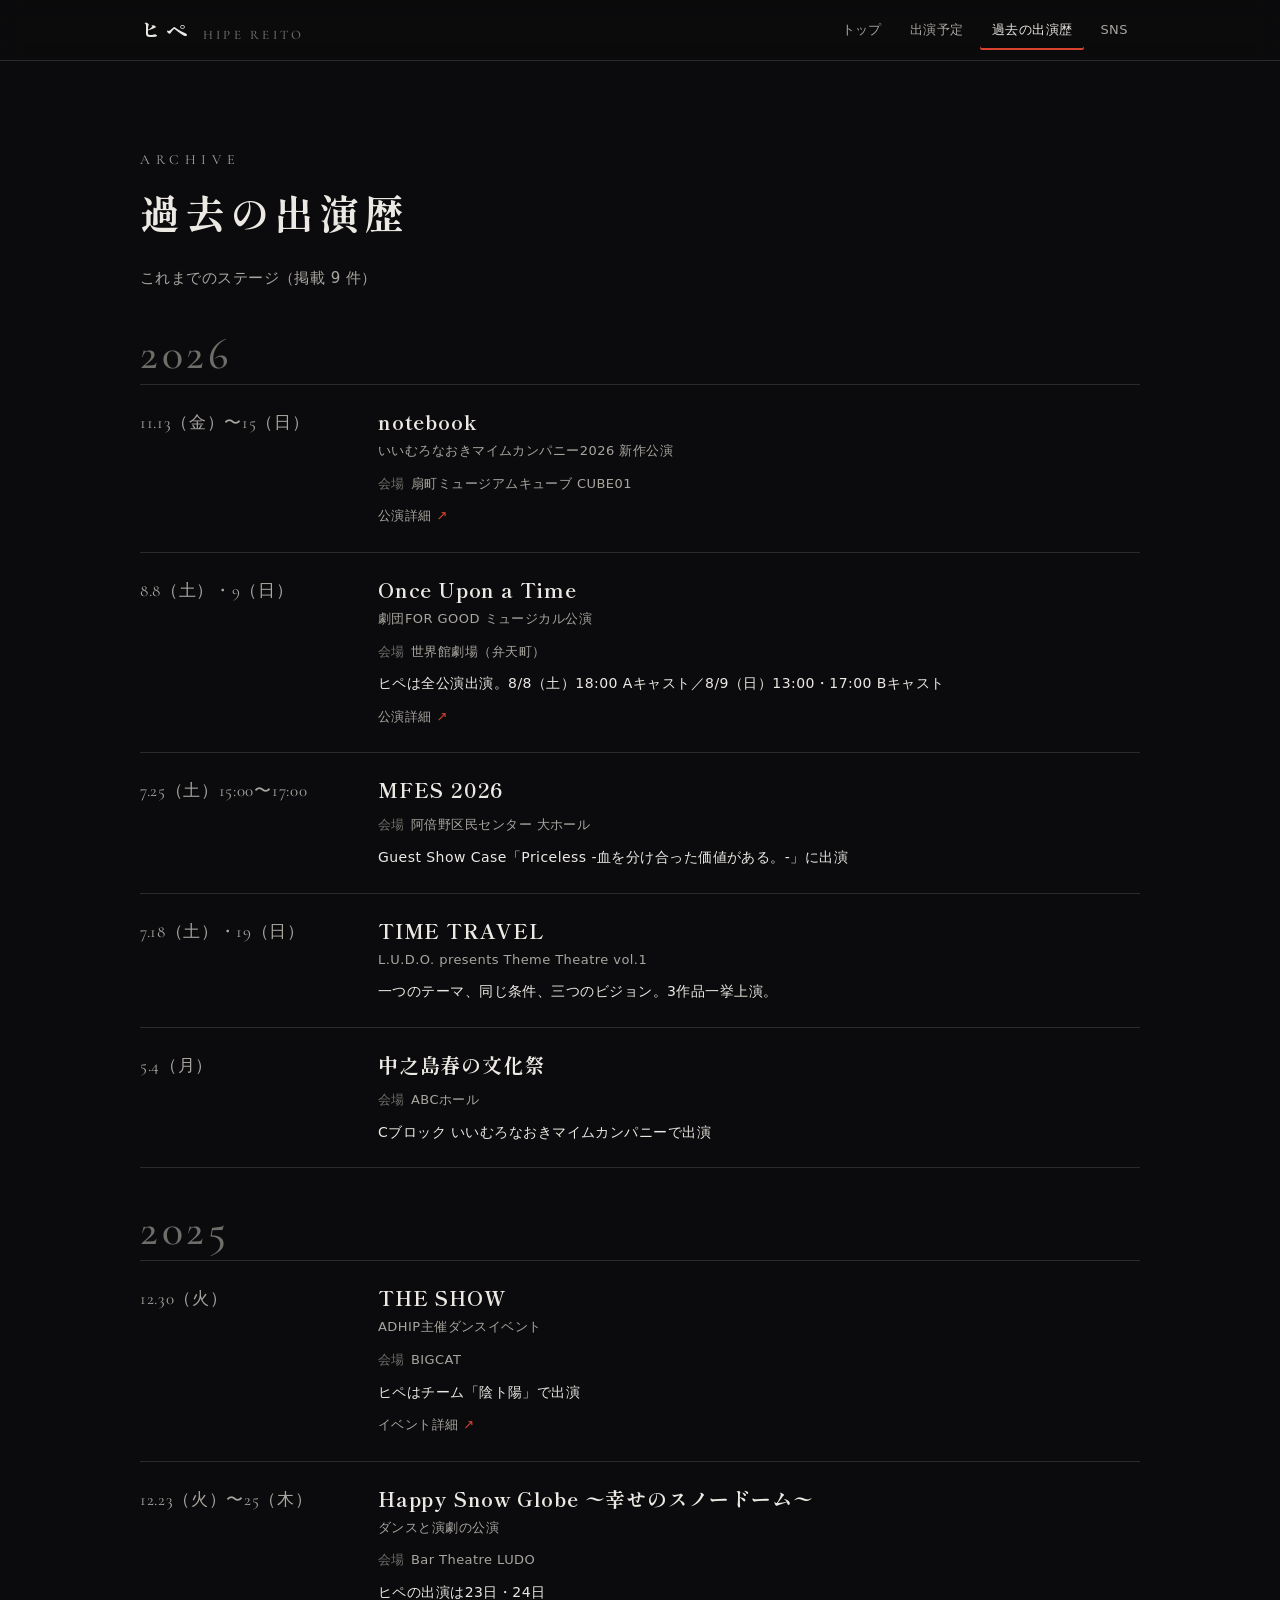
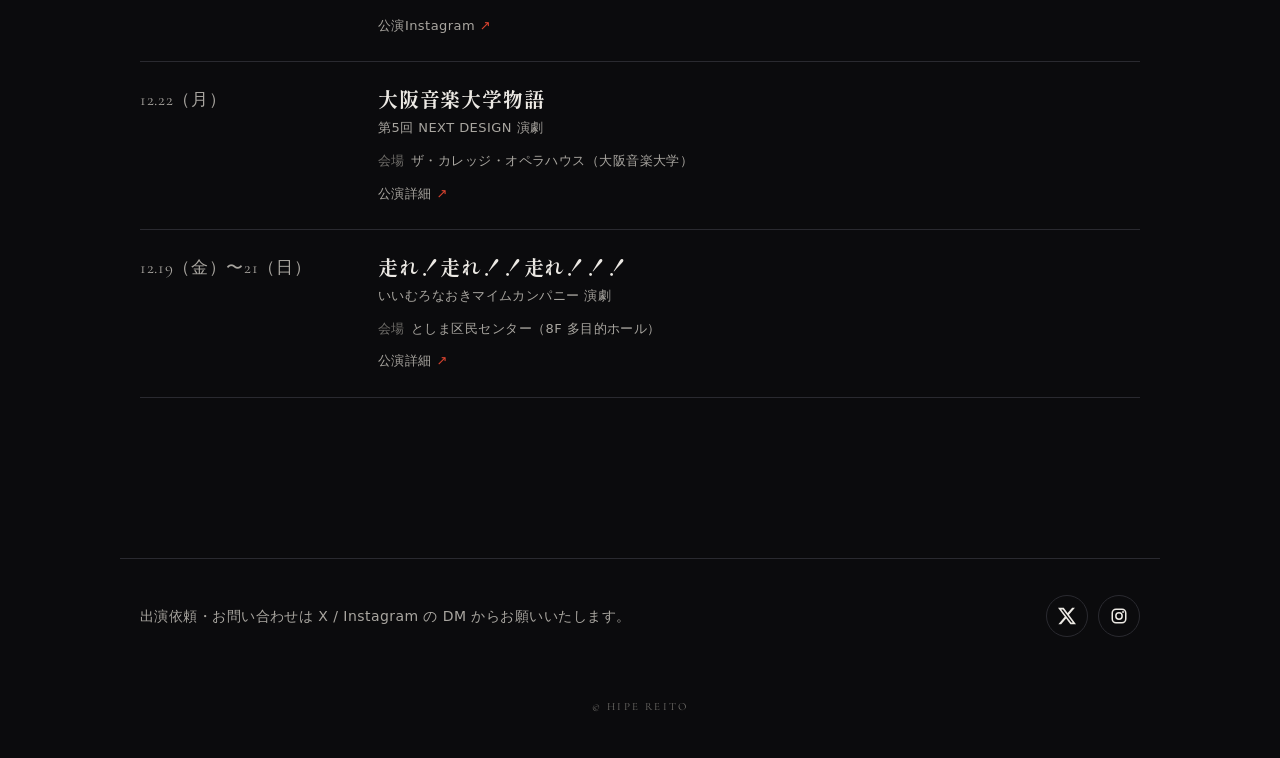
==== history.html @ db116e57 "Initial commit: Hipe performance info site Co-Authored-By: Claude Sonnet 5.5 <noreply@anthropic.com>" ====
<!doctype html>
<html lang="ja">
<head>
<meta charset="utf-8">
<meta name="viewport" content="width=device-width,initial-scale=1">
<title>過去の出演歴 | ヒペ HIPE REITO</title>
<meta name="description" content="ヒペ（ヒペレイト）のこれまでの出演歴。">
<meta property="og:title" content="過去の出演歴 | ヒペ HIPE REITO">
<meta property="og:description" content="ヒペ（ヒペレイト）のこれまでの出演歴。">
<meta property="og:image" content="assets/hero.jpg">
<meta name="theme-color" content="#0b0b0d">
<link rel="icon" href="assets/favicon.svg" type="image/svg+xml">
<link rel="preconnect" href="https://fonts.googleapis.com">
<link rel="preconnect" href="https://fonts.gstatic.com" crossorigin>
<link href="https://fonts.googleapis.com/css2?family=Cormorant+Garamond:wght@500;600&family=Shippori+Mincho+B1:wght@600;700;800&family=Zen+Kaku+Gothic+New:wght@400;500&display=swap" rel="stylesheet">
<link rel="stylesheet" href="style.css">
</head>
<body data-page="history">
<header id="site-header"></header>
<main>
  <div class="page-head">
    <p class="eyebrow">Archive</p>
    <h1>過去の出演歴</h1>
    <p>これまでのステージ（掲載 <span id="history-count"></span> 件）</p>
  </div>
  <div class="section" style="padding-top:16px">
    <div id="history"></div>
  </div>
</main>
<div id="site-footer"></div>
<script src="data.js"></script>
<script src="app.js"></script>
</body>
</html>
---- style.css ----
:root{
  --bg:#0b0b0d;
  --bg-2:#141417;
  --line:#2a2a30;
  --ink:#ece9e4;          /* 白塗りの白 */
  --ink-2:#a9a6a0;
  --ink-3:#6f6d69;
  --red:#d8432f;          /* 隈取の朱 */
  --red-soft:rgba(216,67,47,.14);
  --mincho:"Shippori Mincho B1","Hiragino Mincho ProN","Yu Mincho",serif;
  --gothic:"Zen Kaku Gothic New","Hiragino Sans","Yu Gothic",system-ui,sans-serif;
  --latin:"Cormorant Garamond",var(--mincho);
  --w:1040px;
}
*{box-sizing:border-box}
html{scroll-behavior:smooth}
body{
  margin:0;background:var(--bg);color:var(--ink);
  font-family:var(--gothic);font-size:15px;line-height:1.9;letter-spacing:.03em;
  -webkit-font-smoothing:antialiased;
}
a{color:inherit}
img{max-width:100%;display:block}

/* ---------- header ---------- */
.site-header{
  position:sticky;top:0;z-index:20;
  background:rgba(11,11,13,.82);backdrop-filter:blur(10px);
  border-bottom:1px solid var(--line);
}
.site-header .inner{
  max-width:var(--w);margin:0 auto;padding:0 20px;height:60px;
  display:flex;align-items:center;justify-content:space-between;gap:16px;
}
.logo{font-family:var(--mincho);font-size:22px;font-weight:700;text-decoration:none;letter-spacing:.2em}
.logo small{font-family:var(--latin);font-size:13px;color:var(--ink-3);letter-spacing:.25em;margin-left:10px;font-weight:500}
.nav{display:flex;gap:4px}
.nav a{
  text-decoration:none;font-size:13px;color:var(--ink-2);padding:8px 12px;border-radius:2px;white-space:nowrap;
}
.nav a:hover{color:var(--ink)}
.nav a[aria-current="page"]{color:var(--ink);box-shadow:inset 0 -2px 0 var(--red)}

/* ---------- hero ---------- */
.hero{
  position:relative;min-height:min(86vh,760px);display:grid;align-items:end;
  overflow:hidden;border-bottom:1px solid var(--line);
}
.hero img{
  position:absolute;inset:0;width:100%;height:100%;object-fit:cover;object-position:60% 30%;
  filter:saturate(.95) contrast(1.05);
}
@media (min-width:761px){
  .hero img{left:auto;width:min(62%,760px);object-position:50% 35%;
    -webkit-mask-image:linear-gradient(90deg,transparent 0,#000 35%);mask-image:linear-gradient(90deg,transparent 0,#000 35%)}
}
.hero::after{
  content:"";position:absolute;inset:0;
  background:linear-gradient(90deg,rgba(11,11,13,.92) 0%,rgba(11,11,13,.55) 45%,rgba(11,11,13,0) 75%),
             linear-gradient(0deg,var(--bg) 0%,rgba(11,11,13,0) 40%);
}
.hero .inner{position:relative;z-index:1;max-width:var(--w);width:100%;margin:0 auto;padding:0 20px 64px}
.hero h1{
  font-family:var(--mincho);font-weight:800;margin:0;line-height:1;
  font-size:clamp(72px,14vw,150px);letter-spacing:.12em;
}
.hero .roman{font-family:var(--latin);font-size:clamp(16px,2.2vw,22px);letter-spacing:.5em;color:var(--ink-2);margin:18px 0 0}
.hero .tag{margin:22px 0 0;font-size:14px;color:var(--ink-2)}
.hero .tag b{color:var(--red);font-weight:500}

/* ---------- page head ---------- */
.page-head{max-width:var(--w);margin:0 auto;padding:72px 20px 24px}
.eyebrow{font-family:var(--latin);font-size:14px;letter-spacing:.4em;color:var(--red);text-transform:uppercase;margin:0 0 6px}
.page-head h1,.section h2{font-family:var(--mincho);font-weight:700;font-size:clamp(28px,4.4vw,40px);margin:0;letter-spacing:.12em}
.page-head p{color:var(--ink-2);margin:14px 0 0}

/* ---------- sections ---------- */
main{padding-bottom:40px}
.section{max-width:var(--w);margin:0 auto;padding:64px 20px 8px}
.section-top{display:flex;align-items:end;justify-content:space-between;gap:16px;margin-bottom:28px}
.more{font-size:13px;color:var(--ink-2);text-decoration:none;white-space:nowrap}
.more:hover{color:var(--ink)}
.more::after{content:" →";color:var(--red)}

/* ---------- show card (upcoming) ---------- */
.shows{display:grid;gap:20px}
.show{
  background:var(--bg-2);border:1px solid var(--line);
  display:grid;grid-template-columns:1fr;overflow:hidden;
}
.show.has-image{grid-template-columns:minmax(0,1fr) 240px}
.show .body{padding:28px 28px 30px}
.show .date{font-family:var(--latin);font-size:20px;letter-spacing:.08em;color:var(--ink);margin:0}
.show .date .ja{font-family:var(--gothic);font-size:13px;color:var(--ink-2)}
.show h3{font-family:var(--mincho);font-size:clamp(24px,3.4vw,32px);font-weight:700;margin:6px 0 2px;letter-spacing:.06em;line-height:1.4}
.show .sub{color:var(--ink-2);font-size:13px;margin:0}
.show .lead{margin:16px 0 0}
.tags{display:flex;flex-wrap:wrap;gap:6px;margin:14px 0 0;padding:0;list-style:none}
.tags li{font-size:11px;letter-spacing:.1em;border:1px solid var(--line);color:var(--ink-2);padding:2px 10px;border-radius:99px}
.status{display:inline-block;font-size:11px;letter-spacing:.12em;background:var(--red);color:#fff;padding:2px 10px;margin-left:10px;vertical-align:3px}
.status.next{background:transparent;color:var(--red);border:1px solid var(--red)}
dl.info{display:grid;grid-template-columns:5.5em 1fr;gap:6px 14px;margin:22px 0 0;font-size:14px}
dl.info dt{color:var(--ink-3);font-size:12px;letter-spacing:.15em;padding-top:3px}
dl.info dd{margin:0}
dl.info dd span{display:block}
dl.info .muted{color:var(--ink-2);font-size:13px}
.credits{margin:18px 0 0;padding:14px 0 0;border-top:1px dashed var(--line);font-size:13px;color:var(--ink-2)}
.credits p{margin:0 0 4px}
.actions{display:flex;flex-wrap:wrap;gap:10px;margin:24px 0 0}
.btn{
  display:inline-flex;align-items:center;gap:8px;text-decoration:none;
  font-size:13px;letter-spacing:.08em;padding:11px 18px;border:1px solid var(--ink-3);transition:.15s;
}
.btn:hover{border-color:var(--ink)}
.btn.primary{background:var(--red);border-color:var(--red);color:#fff}
.btn.primary:hover{filter:brightness(1.1)}
.show .visual{border-left:1px solid var(--line);background:#000}
.show .visual img{width:100%;height:100%;object-fit:cover;object-position:top}

.show.tba{background:transparent;border-style:dashed}
.show.tba .body{padding:18px 24px;display:flex;flex-wrap:wrap;align-items:baseline;gap:6px 18px}
.show.tba .date{font-size:18px}
.show.tba p{margin:0;color:var(--ink-2);font-size:13px}
.show.tba .area{color:var(--ink);font-size:14px}

/* ---------- history ---------- */
.year{margin:0 0 40px}
.year h2{
  font-family:var(--latin);font-weight:500;font-size:44px;letter-spacing:.08em;color:var(--ink-3);
  margin:0 0 8px;line-height:1;
}
.timeline{list-style:none;margin:0;padding:0;border-top:1px solid var(--line)}
.timeline li{display:grid;grid-template-columns:210px 1fr;gap:6px 28px;padding:22px 0;border-bottom:1px solid var(--line)}
.timeline .d{font-family:var(--latin);font-size:17px;color:var(--ink-2);letter-spacing:.04em}
.timeline h3{font-family:var(--mincho);font-size:20px;margin:0;font-weight:700;letter-spacing:.04em;line-height:1.5}
.timeline .sub{color:var(--ink-2);font-size:13px;margin:2px 0 0}
.timeline .meta{font-size:13px;color:var(--ink-2);margin:8px 0 0}
.timeline .meta b{color:var(--ink-3);font-weight:400;margin-right:6px}
.timeline .note{font-size:14px;margin:6px 0 0}
.timeline a.inline{font-size:13px;color:var(--ink-2);text-decoration:none;display:inline-block;margin:8px 16px 0 0}
.timeline a.inline:hover{color:var(--ink)}
.timeline a.inline::after{content:" ↗";color:var(--red)}

/* ---------- profile ---------- */
.profile{display:grid;grid-template-columns:1fr 1fr;gap:40px;align-items:start}
.profile p{margin:0 0 14px}
.profile h3{font-size:12px;letter-spacing:.2em;color:var(--ink-3);font-weight:500;margin:0 0 8px}
.profile ul{margin:0 0 22px;padding:0;list-style:none}
.profile li{padding:6px 0;border-bottom:1px solid var(--line);font-size:14px}

/* ---------- links page ---------- */
.links-wrap{max-width:520px;margin:0 auto;padding:64px 20px 24px;text-align:center}
.avatar{width:120px;height:120px;border-radius:50%;object-fit:cover;object-position:55% 30%;margin:0 auto;border:1px solid var(--line)}
.links-wrap h1{font-family:var(--mincho);font-size:34px;margin:18px 0 0;letter-spacing:.2em}
.links-wrap .roman{font-family:var(--latin);color:var(--ink-3);letter-spacing:.45em;font-size:13px;margin:4px 0 0}
.links-wrap .bio{color:var(--ink-2);font-size:13px;margin:14px 0 0}
.link-list{list-style:none;padding:0;margin:32px 0 0;display:grid;gap:12px;text-align:left}
.link-list a{
  display:grid;grid-template-columns:44px 1fr auto;align-items:center;gap:14px;
  padding:14px 18px;background:var(--bg-2);border:1px solid var(--line);text-decoration:none;transition:.15s;
}
.link-list a:hover{border-color:var(--ink-3);transform:translateY(-1px)}
.link-list .ic{width:44px;height:44px;display:grid;place-items:center;border-radius:50%;background:#000;border:1px solid var(--line)}
.link-list .ic svg{width:20px;height:20px;fill:var(--ink)}
.link-list .t{font-size:15px;line-height:1.4}
.link-list .t small{display:block;color:var(--ink-2);font-size:12px}
.link-list .arrow{color:var(--red)}
.link-list a.feature{border-color:var(--red);background:linear-gradient(90deg,var(--red-soft),transparent)}
.link-list .ic.text{font-family:var(--mincho);font-size:13px;color:var(--ink)}
.small-head{font-size:11px;letter-spacing:.3em;color:var(--ink-3);margin:36px 0 0;text-align:left}

/* ---------- contact / footer ---------- */
.contact{
  max-width:var(--w);margin:72px auto 0;padding:36px 20px;border-top:1px solid var(--line);
  display:flex;flex-wrap:wrap;gap:16px 32px;align-items:center;justify-content:space-between;
}
.contact p{margin:0;color:var(--ink-2);font-size:14px}
.sns-row{display:flex;gap:10px}
.sns-row a{width:42px;height:42px;display:grid;place-items:center;border:1px solid var(--line);border-radius:50%}
.sns-row a:hover{border-color:var(--ink-2)}
.sns-row svg{width:18px;height:18px;fill:var(--ink)}
footer{text-align:center;color:var(--ink-3);font-size:11px;letter-spacing:.2em;padding:24px 20px 40px;font-family:var(--latin)}

.empty{color:var(--ink-2);border:1px dashed var(--line);padding:24px;text-align:center}

/* ---------- responsive ---------- */
@media (max-width:760px){
  body{font-size:14px}
  .site-header .inner{height:auto;padding:10px 16px;flex-wrap:wrap;gap:4px}
  .logo small{display:none}
  .nav{width:100%;justify-content:space-between;margin:0 -12px}
  .nav a{padding:6px 10px}
  .hero{min-height:78vh}
  .hero img{object-position:62% 20%}
  .hero::after{background:linear-gradient(0deg,var(--bg) 8%,rgba(11,11,13,.35) 55%,rgba(11,11,13,.1) 100%)}
  .hero .inner{padding:0 16px 40px}
  .section,.page-head{padding-left:16px;padding-right:16px}
  .show.has-image{grid-template-columns:1fr}
  .show .visual{border-left:0;border-top:1px solid var(--line);order:-1;max-height:300px}
  .show .body{padding:22px 18px 24px}
  dl.info{grid-template-columns:1fr;gap:0}
  dl.info dt{padding-top:10px}
  .timeline li{grid-template-columns:1fr;gap:2px}
  .profile{grid-template-columns:1fr;gap:8px}
  .btn{flex:1 1 100%;justify-content:center}
}
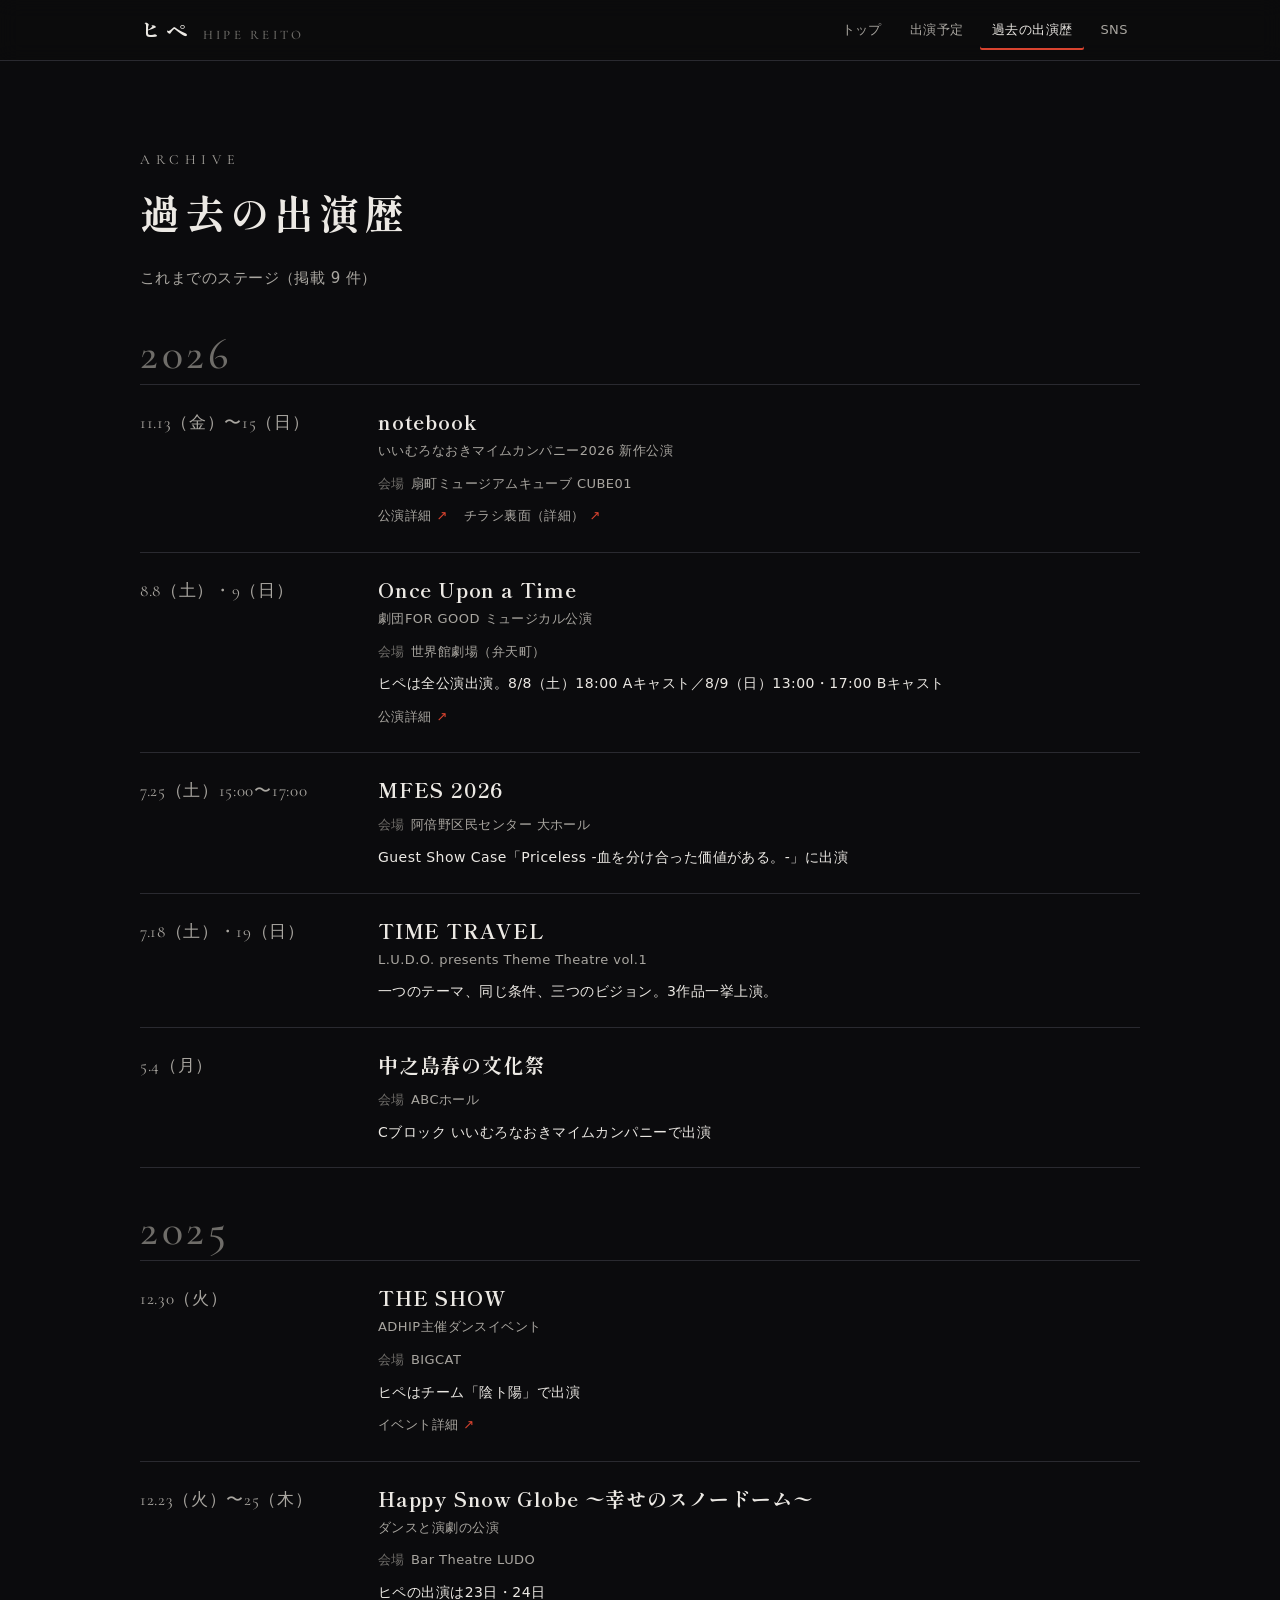
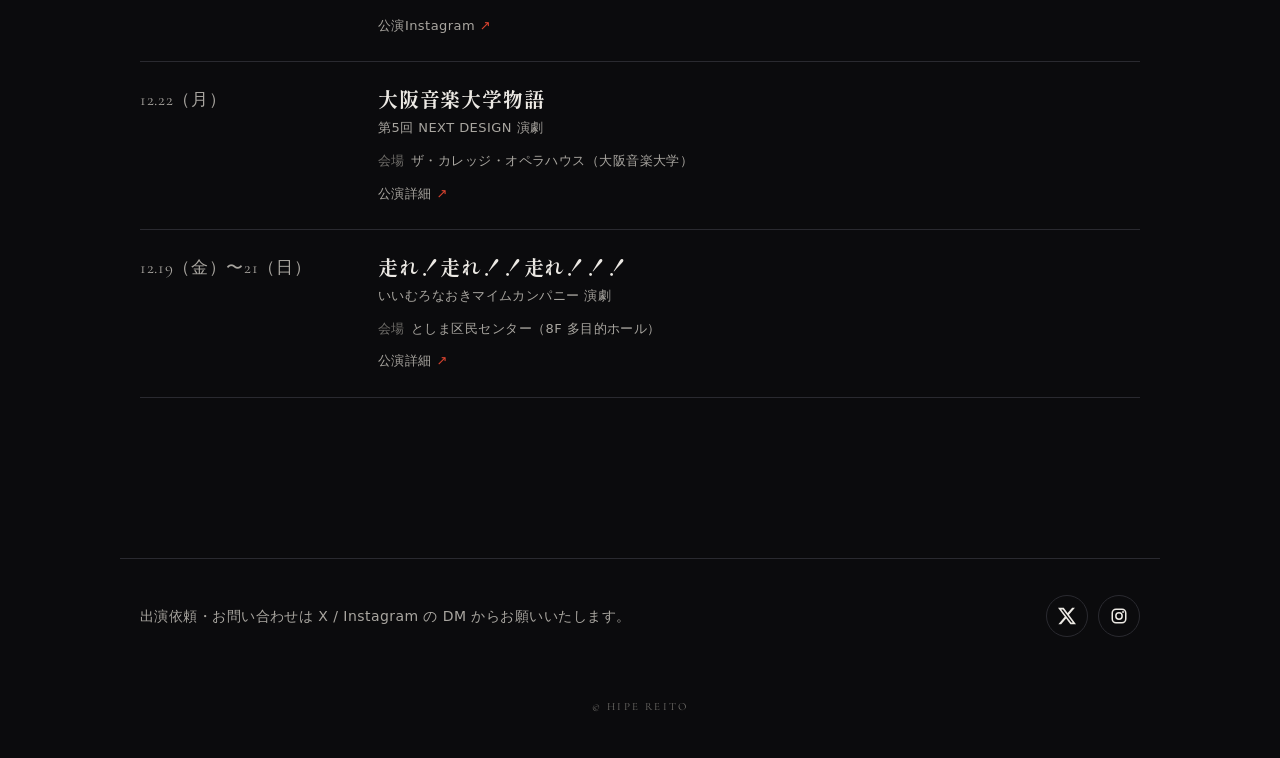
==== commit e6a2b269: "Add robots.txt, sitemap.xml, canonical URLs and absolute OGP tags Helps Google discover and index th" ====
--- a/history.html
+++ b/history.html
@@ -7,7 +7,12 @@
 <meta name="description" content="ヒペ（ヒペレイト）のこれまでの出演歴。">
 <meta property="og:title" content="過去の出演歴 | ヒペ HIPE REITO">
 <meta property="og:description" content="ヒペ（ヒペレイト）のこれまでの出演歴。">
-<meta property="og:image" content="assets/hero.jpg">
+<meta property="og:image" content="https://hipereito.com/assets/hero.jpg">
+<meta property="og:url" content="https://hipereito.com/history.html">
+<meta property="og:type" content="website">
+<meta property="og:locale" content="ja_JP">
+<meta name="twitter:card" content="summary_large_image">
+<link rel="canonical" href="https://hipereito.com/history.html">
 <meta name="theme-color" content="#0b0b0d">
 <link rel="icon" href="assets/favicon.svg" type="image/svg+xml">
 <link rel="preconnect" href="https://fonts.googleapis.com">
--- a/style.css
+++ b/style.css
@@ -115,7 +115,10 @@
 .btn.primary{background:var(--red);border-color:var(--red);color:#fff}
 .btn.primary:hover{filter:brightness(1.1)}
 .show .visual{border-left:1px solid var(--line);background:#000}
-.show .visual img{width:100%;height:100%;object-fit:cover;object-position:top}
+.show .visual img{display:block;width:100%;height:auto}
+.show.has-image.wide{grid-template-columns:1fr}
+.show.has-image.wide .body{order:0}
+.show.has-image.wide .visual{border-left:0;border-top:1px solid var(--line)}
 
 .show.tba{background:transparent;border-style:dashed}
 .show.tba .body{padding:18px 24px;display:flex;flex-wrap:wrap;align-items:baseline;gap:6px 18px}
@@ -191,12 +194,13 @@
   .nav{width:100%;justify-content:space-between;margin:0 -12px}
   .nav a{padding:6px 10px}
   .hero{min-height:78vh}
-  .hero img{object-position:62% 20%}
+  .hero img{inset:auto;top:20px;left:10%;width:80%;height:auto;aspect-ratio:1/1;object-fit:contain;
+    -webkit-mask-image:linear-gradient(0deg,transparent 0,#000 22%);mask-image:linear-gradient(0deg,transparent 0,#000 22%)}
   .hero::after{background:linear-gradient(0deg,var(--bg) 8%,rgba(11,11,13,.35) 55%,rgba(11,11,13,.1) 100%)}
   .hero .inner{padding:0 16px 40px}
   .section,.page-head{padding-left:16px;padding-right:16px}
   .show.has-image{grid-template-columns:1fr}
-  .show .visual{border-left:0;border-top:1px solid var(--line);order:-1;max-height:300px}
+  .show .visual{border-left:0;border-top:1px solid var(--line);order:-1}
   .show .body{padding:22px 18px 24px}
   dl.info{grid-template-columns:1fr;gap:0}
   dl.info dt{padding-top:10px}
